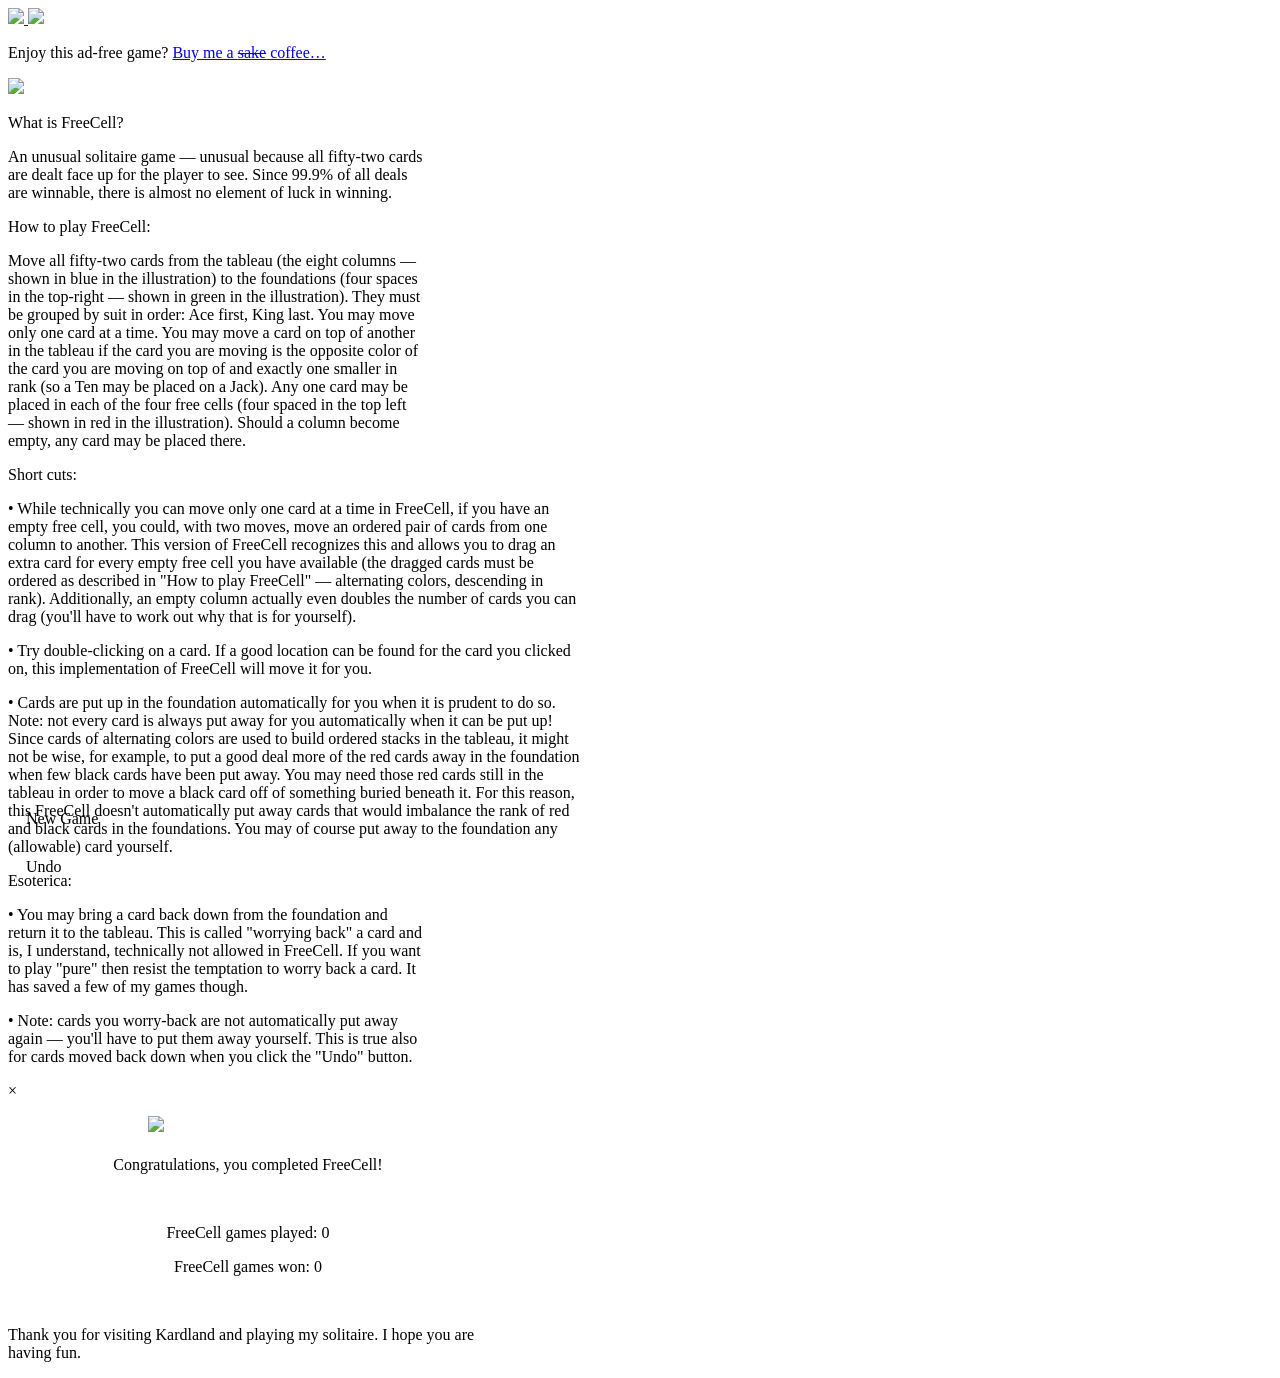
==== freecell.html @ 26cd6eea "Remove php" ====
<!doctype html>
<html>
  <head>
    <title>Kardland - FreeCell</title>
    <link
      rel="icon"
      type="image/png"
      href="http://www.kardland.com/favicon.png"
    />
    <link
      rel="icon"
      type="image/vnd.microsoft.icon"
      href="http://www.kardland.com/favicon.ico"
    />
    <link rel="stylesheet" type="text/css" href="kardland.css" />
    <link rel="stylesheet" type="text/css" href="freecell.css" />
  </head>

  <body>
    <div id="content">
      <div id="leftsidebar" class="unselectable">
        <a href="index.html">
          <img
            src="images/KardLandLogo.svg"
            width="128"
            id="logo"
            draggable="false"
          />
        </a>
        <span
          id="new_button"
          class="pillbutton unselectable"
          onclick="new_button_click()"
          style="position: absolute; bottom: 72px; left: 26px; width: 92px"
          >New Game</span
        >
        <span
          id="undo_button"
          class="pillbutton unselectable"
          onclick="undo_button_click()"
          style="position: absolute; bottom: 24px; left: 26px; width: 92px"
          >Undo</span
        >
        <img
          src="images/info_scroll.svg"
          width="100"
          id="info_scroll"
          draggable="false"
        />
      </div>

      <div id="header">
        <p class="buy_me_a_coffee">
          Enjoy this ad-free game?
          <a href="https://ko-fi.com/engineersneedart"
            >Buy me a <s>sake</s> coffee&hellip;</a
          >
        </p>
      </div>

      <div
        id="field"
        class="unselectable"
        style="background: url(images/FreeCellLabel.svg) bottom right no-repeat"
      ></div>
      <!-- 416, 448, 480, 512, 544, 576, 608 -->
      <div id="basement" class="unselectable">
        <div class="text_box" style="width: 416px">
          <img
            src="images/freecell_regions.svg"
            width="200"
            draggable="false"
            class="illustration"
          />
          <p class="text_heading">What is FreeCell?</p>
          <p>
            An unusual solitaire game &mdash; unusual because all fifty-two
            cards are dealt face up for the player to see. Since 99.9% of all
            deals are winnable, there is almost no element of luck in winning.
          </p>
          <p class="text_heading">How to play FreeCell:</p>
          <p>
            Move all fifty-two cards from the tableau (the eight columns &mdash;
            shown in blue in the illustration) to the foundations (four spaces
            in the top-right &mdash; shown in green in the illustration). They
            must be grouped by suit in order: Ace first, King last. You may move
            only one card at a time. You may move a card on top of another in
            the tableau if the card you are moving is the opposite color of the
            card you are moving on top of and exactly one smaller in rank (so a
            Ten may be placed on a Jack). Any one card may be placed in each of
            the four free cells (four spaced in the top left &mdash; shown in
            red in the illustration). Should a column become empty, any card may
            be placed there.
          </p>
        </div>

        <div class="text_box" style="width: 576px">
          <p class="text_heading">Short cuts:</p>
          <p>
            &bull; While technically you can move only one card at a time in
            FreeCell, if you have an empty free cell, you could, with two moves,
            move an ordered pair of cards from one column to another. This
            version of FreeCell recognizes this and
            <span class="red_text"
              >allows you to drag an extra card for every empty free cell</span
            >
            you have available (the dragged cards must be ordered as described
            in "How to play FreeCell" &mdash; alternating colors, descending in
            rank). Additionally, an empty column actually even doubles the
            number of cards you can drag (you'll have to work out why that is
            for yourself).
          </p>
          <p>
            &bull; Try <span class="red_text">double-clicking</span> on a card.
            If a good location can be found for the card you clicked on, this
            implementation of FreeCell will move it for you.
          </p>
          <p>
            &bull;
            <span class="red_text"
              >Cards are put up in the foundation automatically</span
            >
            for you when it is prudent to do so. Note: not every card is always
            put away for you automatically when it can be put up! Since cards of
            alternating colors are used to build ordered stacks in the tableau,
            it might not be wise, for example, to put a good deal more of the
            red cards away in the foundation when few black cards have been put
            away. You may need those red cards still in the tableau in order to
            move a black card off of something buried beneath it. For this
            reason, this FreeCell doesn't automatically put away cards that
            would imbalance the rank of red and black cards in the foundations.
            You may of course put away to the foundation any (allowable) card
            yourself.
          </p>
        </div>

        <div class="text_box" style="width: 416px">
          <p class="text_heading">Esoterica:</p>
          <p>
            &bull; You may
            <span class="red_text"
              >bring a card back down from the foundation</span
            >
            and return it to the tableau. This is called "worrying back" a card
            and is, I understand, technically not allowed in FreeCell. If you
            want to play "pure" then resist the temptation to worry back a card.
            It has saved a few of my games though.
          </p>
          <p>
            &bull; Note:
            <span class="red_text"
              >cards you worry-back are not automatically put away again</span
            >
            &mdash; you'll have to put them away yourself. This is true also for
            cards moved back down when you click the "Undo" button.
          </p>
        </div>
      </div>
    </div>

    <!-- Game Over Modal Window -->
    <div id="gameover_modal" class="modal">
      <div class="modal-content" style="width: 480px">
        <span class="close_modal" id="gameover_close">&times;</span>
        <img
          src="images/KardLandLogoHorizontal.svg"
          width="200"
          style="
            display: block;
            margin-left: auto;
            margin-right: auto;
            margin-top: 8px;
            padding: 8px;
          "
        />
        <p class="modal_header" style="text-align: center">
          Congratulations, you completed FreeCell!
        </p>
        <br />
        <p class="modal_text" style="text-align: center">
          FreeCell games played:
          <span class="modal_text" id="gameover_played">0</span>
        </p>
        <p class="modal_text" style="text-align: center">
          FreeCell games won:
          <span class="modal_text" id="gameover_won">0</span>
        </p>
        <br />
        <p class="modal_text">
          Thank you for visiting Kardland and playing my solitaire. I hope you
          are having fun.
        </p>
      </div>
    </div>

    <script type="text/javascript" src="scripts/fiftytwo.js"></script>
    <script type="text/javascript" src="scripts/modal.js"></script>
    <script type="text/javascript" src="scripts/freecell.js"></script>
  </body>
</html>
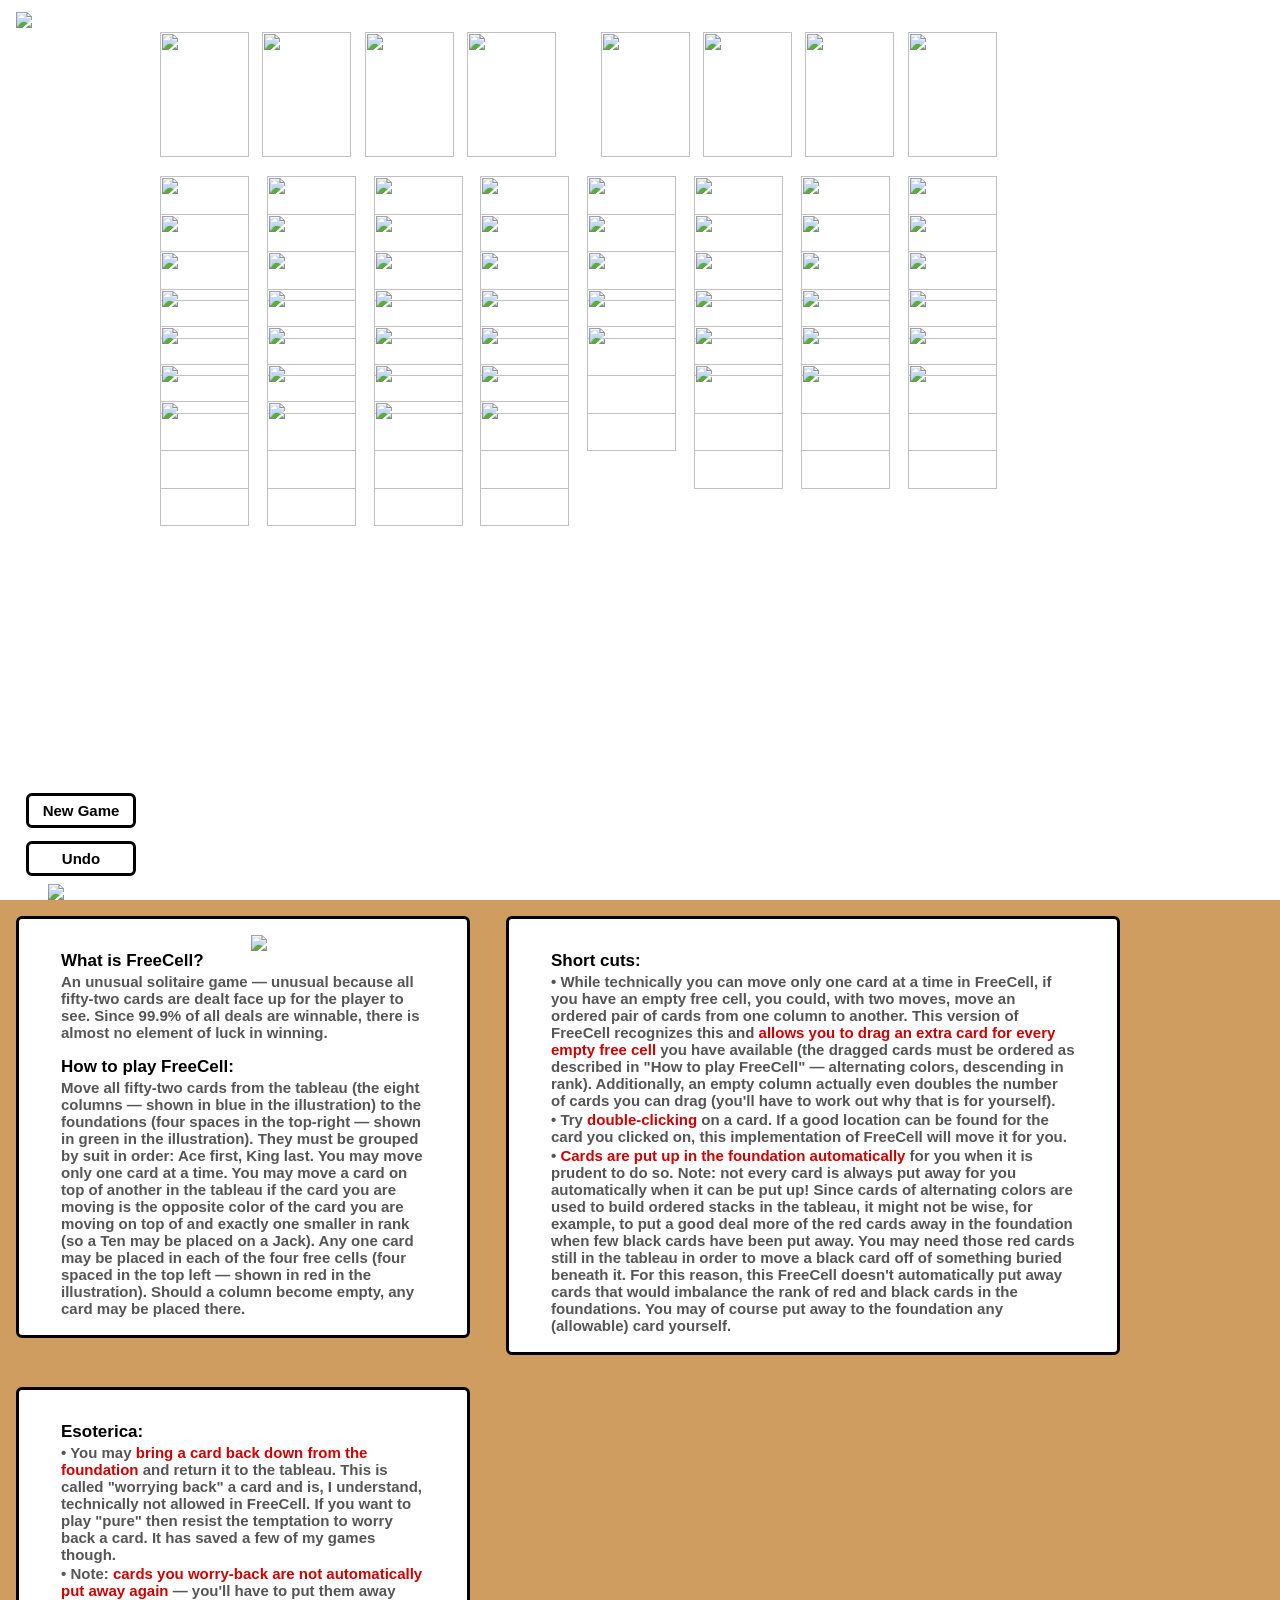
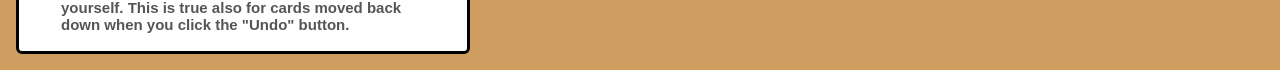
==== commit 1fb466df: "Remove banner" ====
--- a/freecell.html
+++ b/freecell.html
@@ -47,15 +47,6 @@
           id="info_scroll"
           draggable="false"
         />
-      </div>
-
-      <div id="header">
-        <p class="buy_me_a_coffee">
-          Enjoy this ad-free game?
-          <a href="https://ko-fi.com/engineersneedart"
-            >Buy me a <s>sake</s> coffee&hellip;</a
-          >
-        </p>
       </div>
 
       <div
--- a/kardland.css
+++ b/kardland.css
@@ -0,0 +1,241 @@
+html,
+body {
+  margin: 0;
+  padding: 0;
+  height: 100%;
+  /*	background: linear-gradient(rgb(36, 36, 36), rgb(82, 82, 82));*/
+}
+
+#content {
+  min-height: 100%;
+  position: relative;
+  background: white;
+}
+
+#mainleftsidebar {
+  position: absolute;
+  left: 0;
+  top: 0;
+  width: 240px;
+  bottom: 0;
+  background-image: url("images/paperTexture.png");
+  /*	border: 1px solid black;*/
+}
+
+/* Logo in the top left corner */
+#logo {
+  margin: 8px 40px;
+}
+
+/* Region in the center where card game is played */
+#field {
+  position: absolute;
+  left: 240px;
+  top: 48px;
+  right: 0;
+  bottom: 0;
+  /*	border: 1px solid rgba(0, 255, 0, 1);*/
+}
+
+a:link {
+  text-decoration: none;
+  color: #c00;
+}
+
+a:visited {
+  text-decoration: none;
+  color: #c00;
+}
+
+a:hover {
+  text-decoration: none;
+  color: white;
+}
+
+a:active {
+  text-decoration: none;
+  color: white;
+}
+
+.illustration {
+  float: right;
+  margin: 0 0 0 16px; /* t,r,b,l */
+}
+
+.text_input {
+  margin: 4px 0 4px 0;
+  width: 160px;
+  font-family: "Arial", Helvetica, sanserif;
+  font-size: 15px;
+  font-weight: bold;
+}
+
+p {
+  margin: 2px 26px;
+  font-family: "Arial", Helvetica, sanserif;
+  font-size: 15px;
+  font-weight: bold;
+  color: #555;
+}
+
+.text_box {
+  background: white;
+  border: solid black 3px;
+  -moz-border-radius: 6px;
+  -webkit-border-radius: 6px;
+  border-radius: 6px;
+  display: inline-block;
+  margin: 16px;
+  padding: 16px;
+  vertical-align: top;
+}
+
+.red_text {
+  color: #c00;
+}
+
+.text_error {
+  color: #a00;
+}
+
+.text_heading {
+  color: black;
+  font-size: 17px;
+  margin-top: 16px;
+}
+
+.text_descriptive {
+  font-weight: normal;
+  color: #555;
+}
+
+.text_announce {
+  font-weight: bold;
+  color: #555;
+  text-align: center;
+}
+
+input[type="text"],
+input[type="password"] {
+  margin: 0;
+  width: 100%;
+  font-family: sans-serif;
+  font-size: 15px;
+  box-shadow: none;
+  border-radius: none;
+}
+
+.thumbnail_block {
+  padding-left: 16px;
+  display: inline-block;
+  text-align: center;
+  font-family: arial;
+  font-size: 15px;
+  font-weight: bold;
+  color: black;
+  /*	border: 1px solid rgba(255, 0, 0, 1);*/
+}
+
+.thumbnail_image {
+  /*	border: 1px solid rgba(0, 0, 255, 1);*/
+}
+
+.thumbnail_label {
+  display: block;
+  margin: 0;
+}
+
+.pillbutton {
+  background: white;
+  border: solid black 3px;
+  -moz-border-radius: 6px;
+  -webkit-border-radius: 6px;
+  border-radius: 6px;
+  color: black;
+  cursor: pointer;
+  display: block;
+  font-family: arial;
+  font-size: 15px;
+  font-weight: bold;
+  margin-left: auto;
+  margin-right: auto;
+  padding: 6px;
+  text-decoration: none;
+  text-align: center;
+}
+
+/*.pillbutton:not(.nohover):hover*/
+.pillbutton:hover {
+  background: #c00;
+  text-decoration: none;
+}
+
+.pillbutton:active {
+  background: grey;
+  text-decoration: none;
+}
+
+.unselectable {
+  -webkit-touch-callout: none;
+  -webkit-user-select: none;
+  -khtml-user-select: none;
+  -moz-user-select: none;
+  -ms-user-select: none;
+  user-select: none;
+}
+
+.modal {
+  display: none;
+  position: fixed;
+  z-index: 9999;
+  padding-top: 100px; /* Location of the box - BOGUS: center vertically*/
+  left: 0;
+  top: 0;
+  width: 100%;
+  height: 100%;
+  overflow: auto; /* Enable scroll if needed */
+  background-color: rgba(0, 0, 0, 0.3);
+}
+
+.modal-content {
+  background-color: #fefefe;
+  margin: auto;
+  padding-top: 2px;
+  padding-left: 8px;
+  padding-right: 8px;
+  padding-bottom: 16px;
+  border: 8px solid rgba(0, 0, 0, 0.5);
+  border-radius: 16px;
+  -moz-background-clip: padding;
+  -webkit-background-clip: padding;
+  background-clip: padding-box;
+  width: 480px;
+}
+
+.close_modal {
+  color: black;
+  float: right;
+  font-size: 24px;
+  font-weight: bold;
+}
+
+.close_modal:hover,
+.close_modal:focus {
+  color: #c00;
+  text-decoration: none;
+  cursor: pointer;
+}
+
+.modal_header {
+  font-family: arial;
+  font-size: 20px;
+  font-weight: bold;
+  color: #c00;
+}
+
+.modal_text {
+  font-family: arial;
+  font-size: 14px;
+  font-weight: bold;
+  color: black;
+}
--- a/freecell.css
+++ b/freecell.css
@@ -0,0 +1,57 @@
+html,
+body {
+  margin: 0;
+  padding: 0;
+  height: 100%;
+  background: rgb(208 157 97);
+}
+
+#content {
+  min-height: 100%;
+  position: relative;
+  background-image: url("images/table.jpg");
+}
+
+#leftsidebar {
+  position: absolute;
+  left: 0;
+  top: 0;
+  width: 160px;
+  bottom: 0;
+  /*	border: 1px solid white;*/
+}
+
+/* Logo in the top left corner */
+#logo {
+  margin: 12px 16px;
+}
+
+/* FeeCell label in the lower-right corner */
+#label {
+  float: right;
+}
+
+#info_scroll {
+  position: absolute;
+  bottom: 0;
+}
+
+/* Region in the center where card game is played */
+#field {
+  position: absolute;
+  left: 160px;
+  top: 32px;
+  right: 0;
+  bottom: 0;
+  /*	border: 1px solid rgba(0, 255, 0, 1);*/
+}
+
+/* Region in the center where card game is played */
+#basement {
+  background-image: url("images/paperTexture.png");
+  overflow: auto;
+  position: absolute;
+  top: 800px;
+  width: 100%;
+  /*	border: 1px solid rgba(0, 255, 0, 1);*/
+}
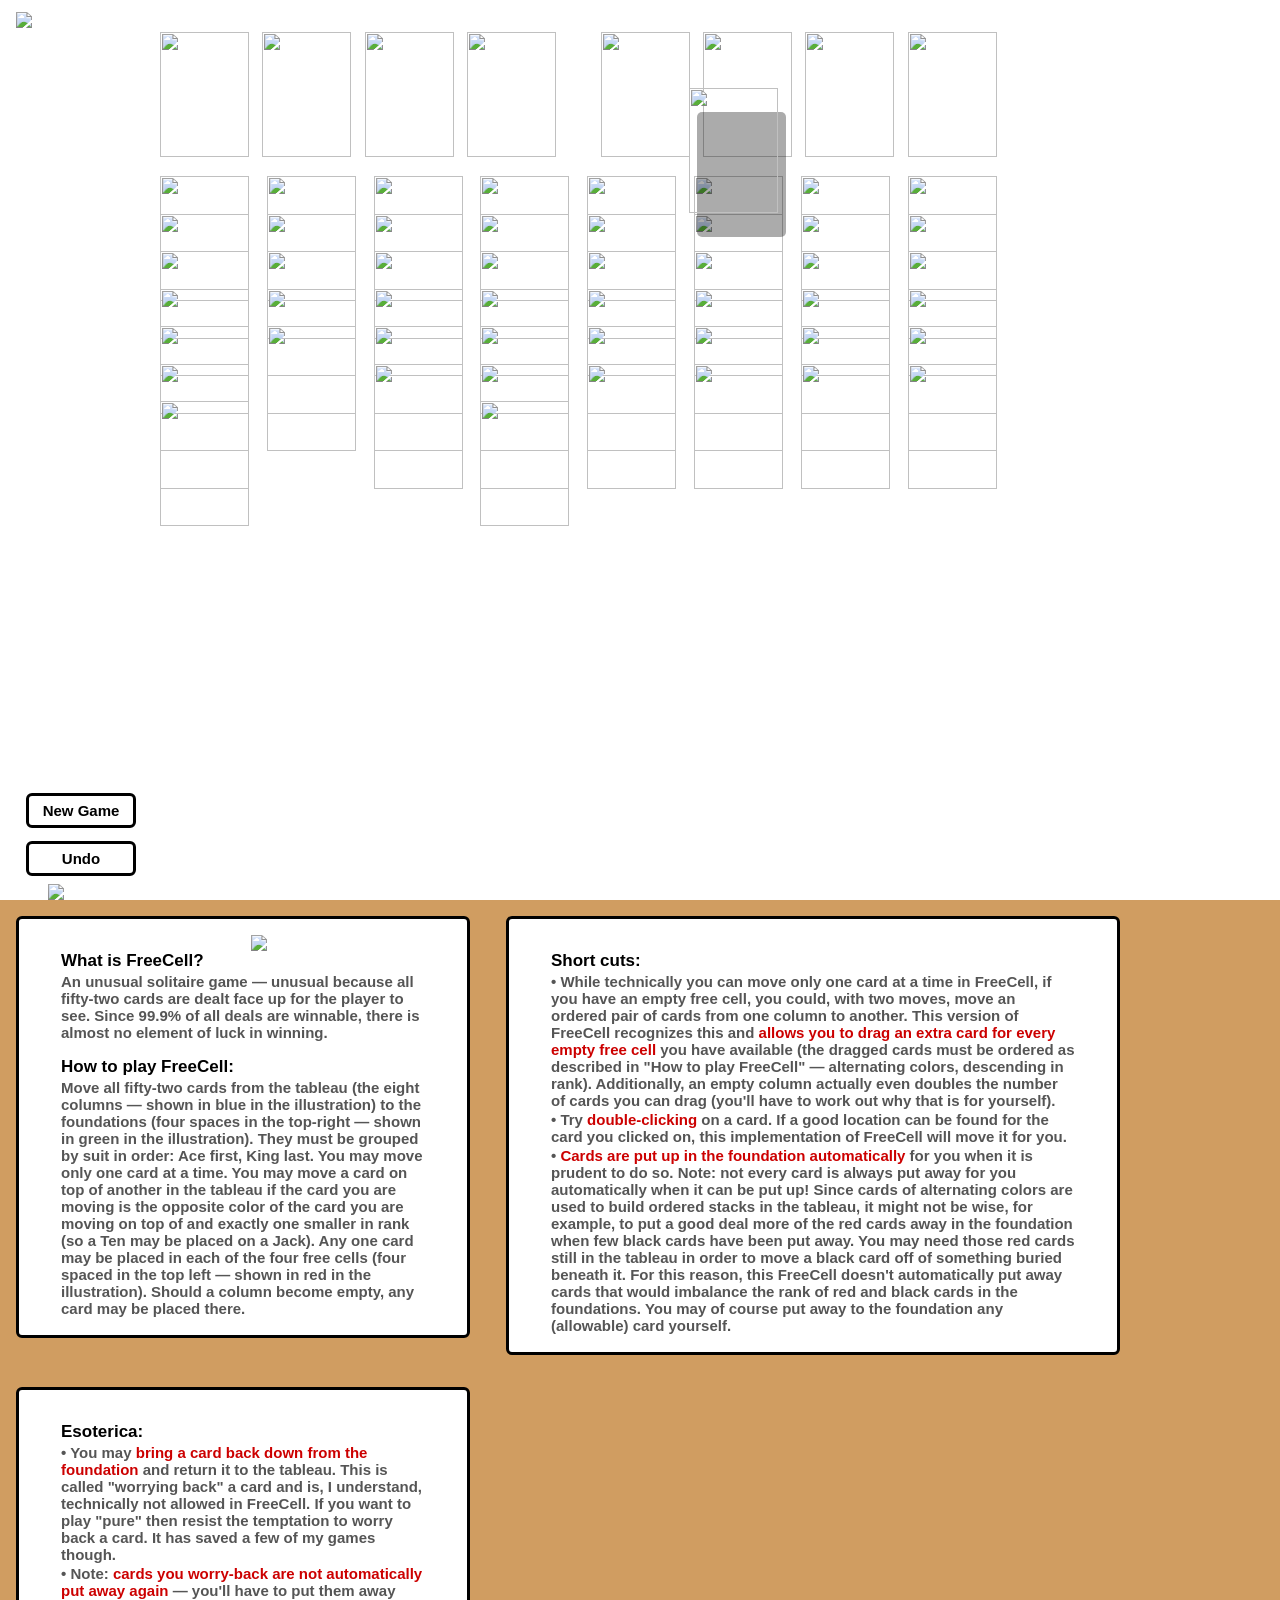
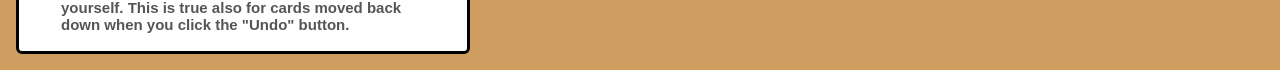
==== commit e33725aa: "Icons" ====
--- a/freecell.html
+++ b/freecell.html
@@ -1,17 +1,13 @@
 <!doctype html>
 <html>
   <head>
-    <title>Kardland - FreeCell</title>
-    <link
-      rel="icon"
-      type="image/png"
-      href="http://www.kardland.com/favicon.png"
-    />
-    <link
-      rel="icon"
-      type="image/vnd.microsoft.icon"
-      href="http://www.kardland.com/favicon.ico"
-    />
+    <title>FreeCell - Kardland</title>
+    <link rel="icon" type="image/png" href="/favicon-96x96.png" sizes="96x96" />
+    <link rel="icon" type="image/svg+xml" href="/favicon.svg" />
+    <link rel="shortcut icon" href="/favicon.ico" />
+    <link rel="apple-touch-icon" sizes="180x180" href="/apple-touch-icon.png" />
+    <meta name="apple-mobile-web-app-title" content="Kardland" />
+    <link rel="manifest" href="/site.webmanifest" />
     <link rel="stylesheet" type="text/css" href="kardland.css" />
     <link rel="stylesheet" type="text/css" href="freecell.css" />
   </head>
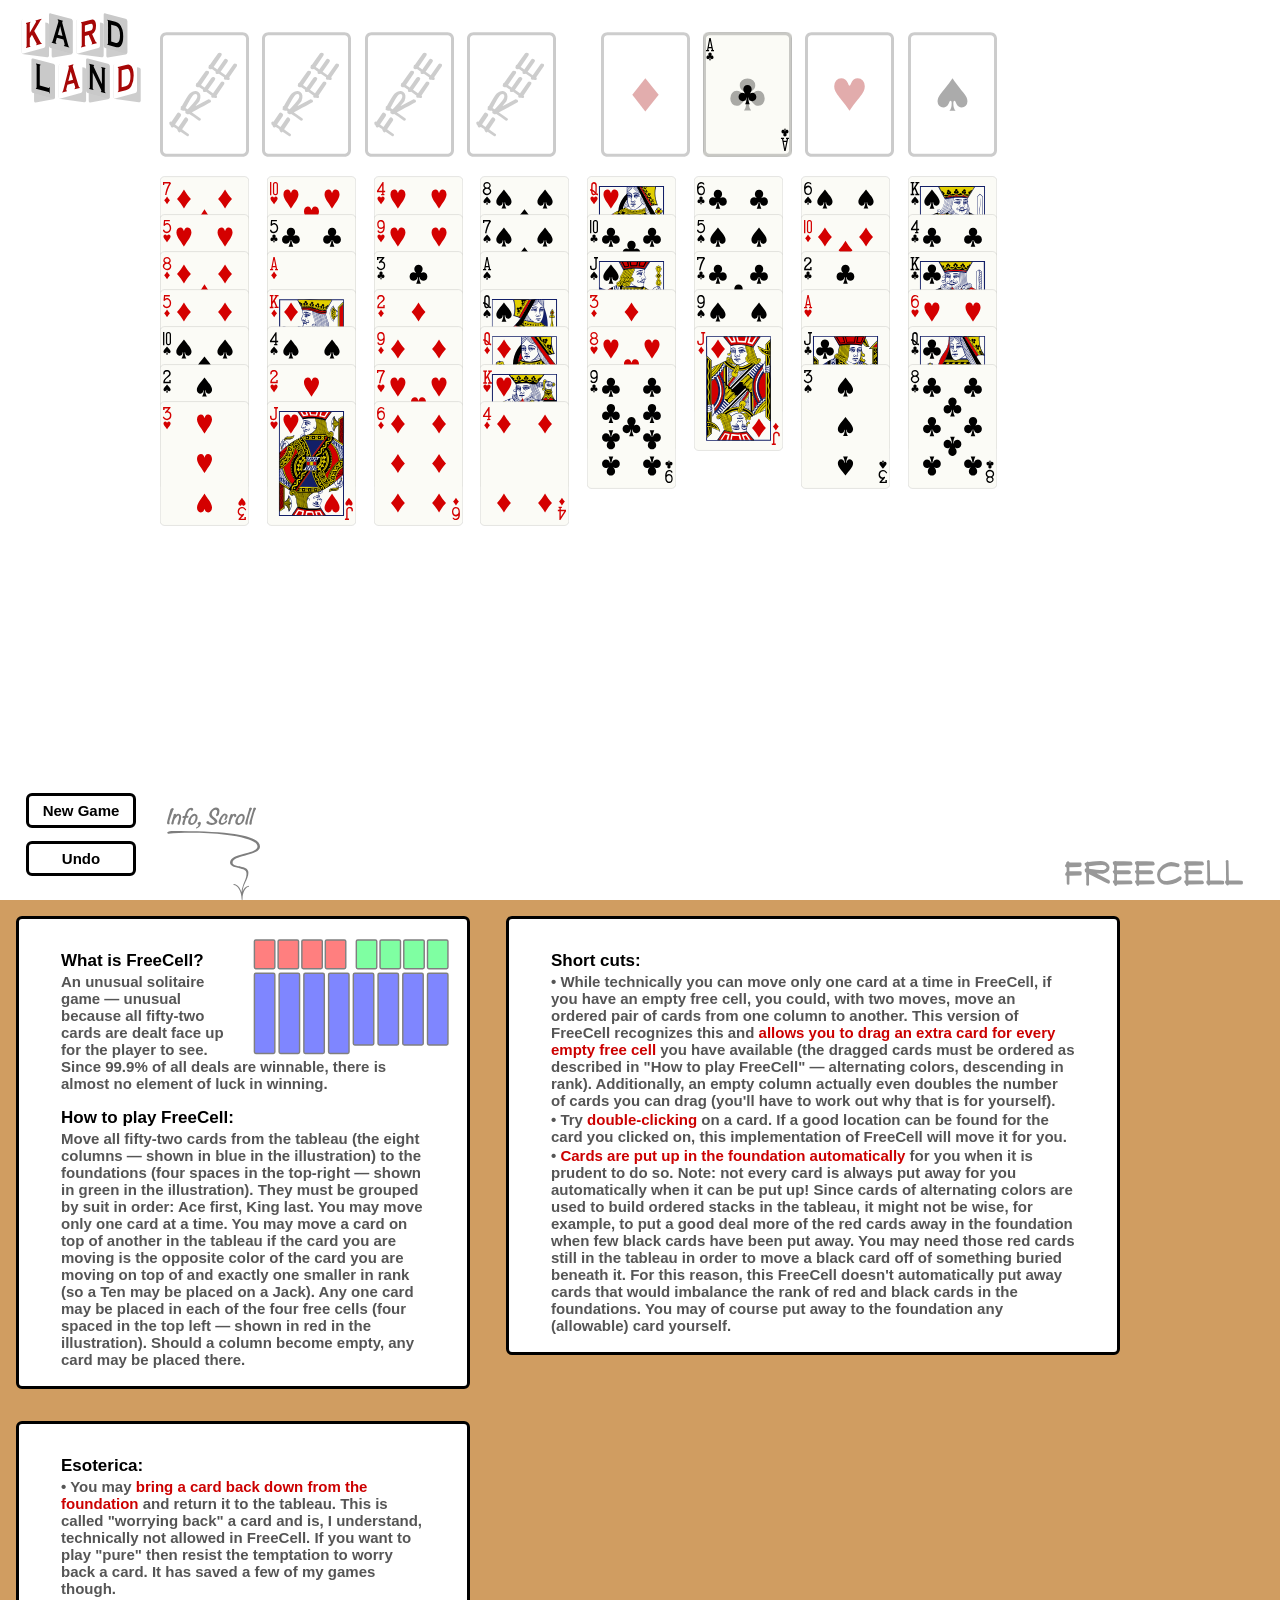
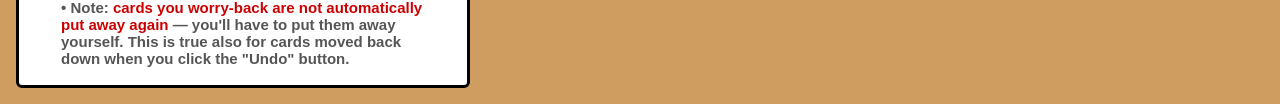
==== commit 6f01d62a: "Move klondike script to file, add confirmation dialog, cache first" ====
--- a/freecell.html
+++ b/freecell.html
@@ -15,7 +15,7 @@
   <body>
     <div id="content">
       <div id="leftsidebar" class="unselectable">
-        <a href="index.html">
+        <a href="index.html" class="home-link">
           <img
             src="images/KardLandLogo.svg"
             width="128"
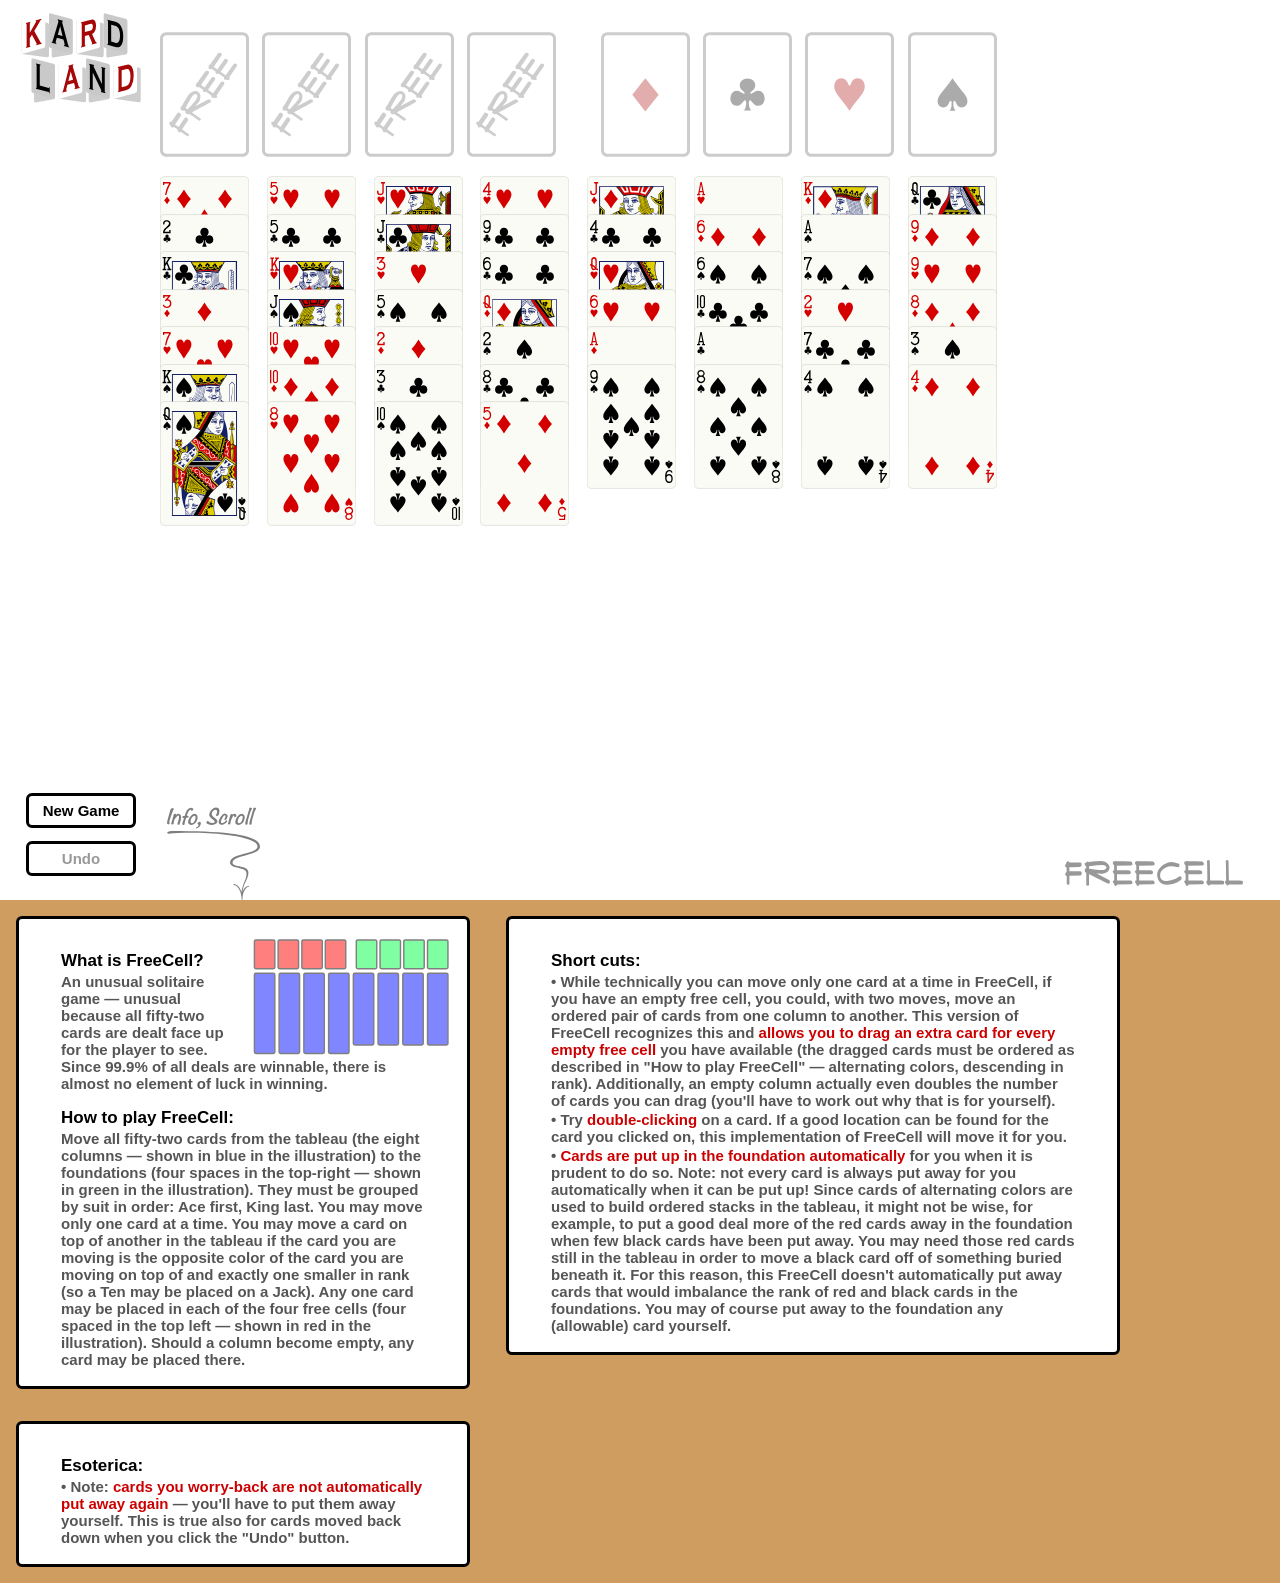
==== commit b6b7037a: "Change title" ====
--- a/freecell.html
+++ b/freecell.html
@@ -1,7 +1,7 @@
 <!doctype html>
 <html>
   <head>
-    <title>FreeCell - Kardland</title>
+    <title>FreeCell</title>
     <link rel="icon" type="image/png" href="/favicon-96x96.png" sizes="96x96" />
     <link rel="icon" type="image/svg+xml" href="/favicon.svg" />
     <link rel="shortcut icon" href="/favicon.ico" />
@@ -124,16 +124,6 @@
         <div class="text_box" style="width: 416px">
           <p class="text_heading">Esoterica:</p>
           <p>
-            &bull; You may
-            <span class="red_text"
-              >bring a card back down from the foundation</span
-            >
-            and return it to the tableau. This is called "worrying back" a card
-            and is, I understand, technically not allowed in FreeCell. If you
-            want to play "pure" then resist the temptation to worry back a card.
-            It has saved a few of my games though.
-          </p>
-          <p>
             &bull; Note:
             <span class="red_text"
               >cards you worry-back are not automatically put away again</span
